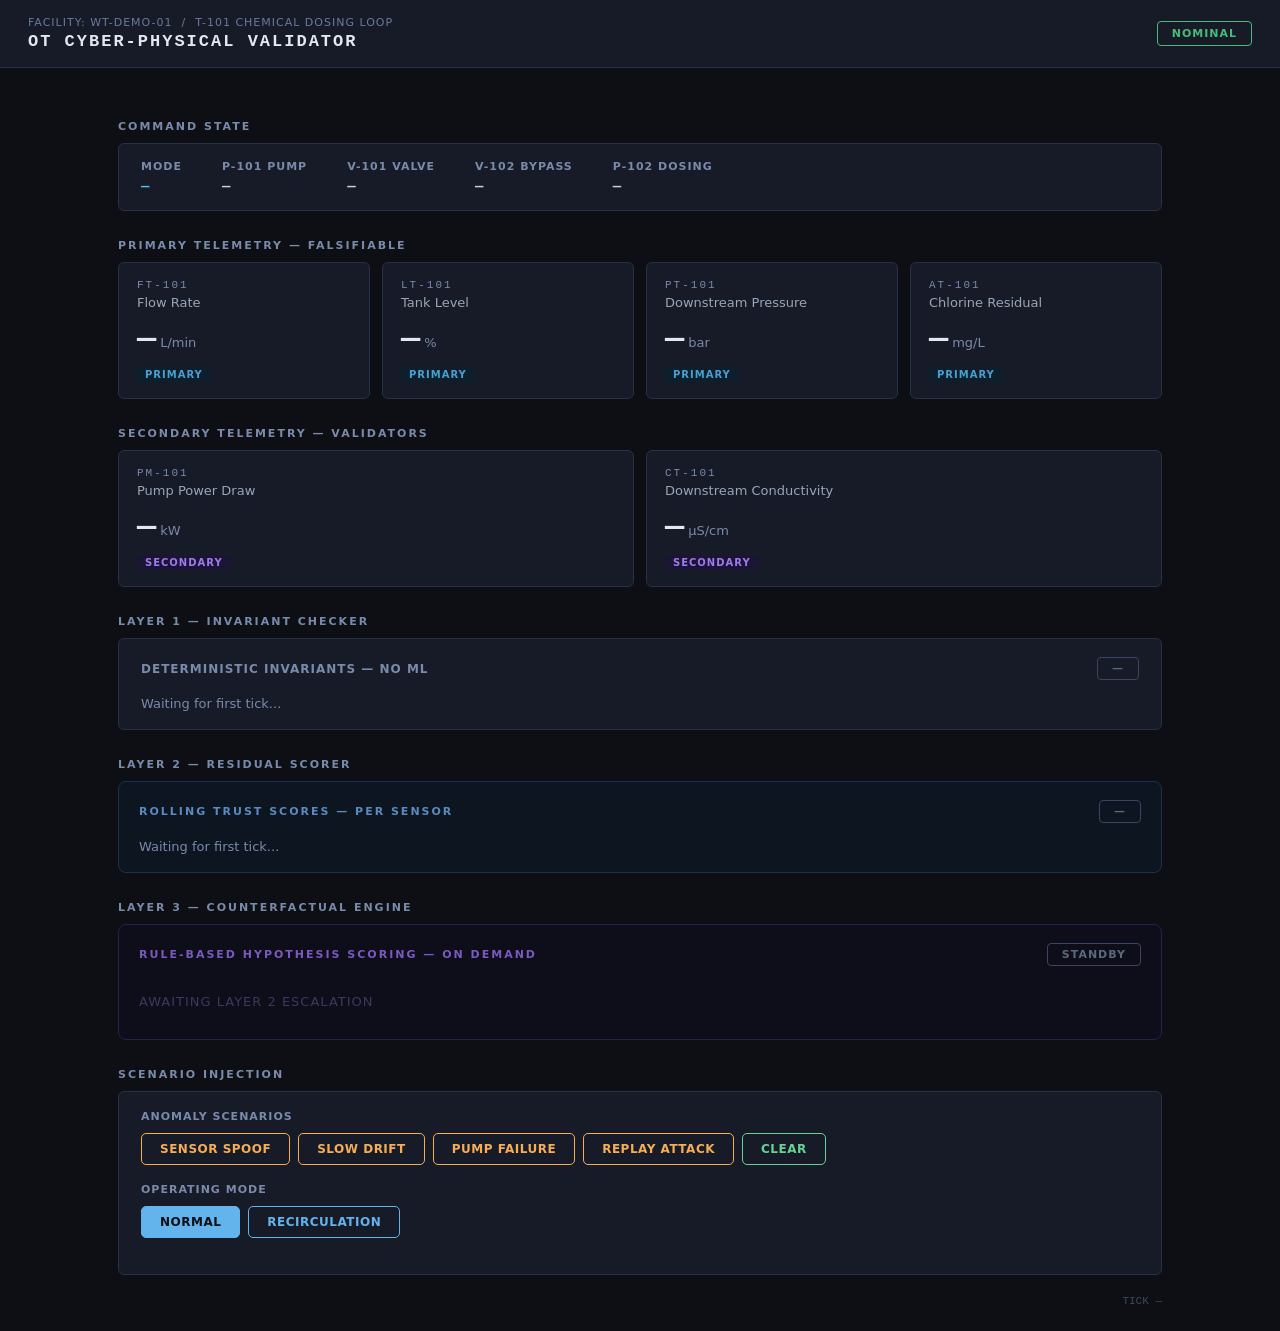
==== nalco-demo/backend/static/index.html @ ab78a378 "Init commit" ====
<!DOCTYPE html>
<html lang="en">
<head>
  <meta charset="UTF-8" />
  <meta name="viewport" content="width=device-width, initial-scale=1.0" />
  <meta http-equiv="Cache-Control" content="no-cache, no-store, must-revalidate" />
  <meta http-equiv="Pragma" content="no-cache" />
  <meta http-equiv="Expires" content="0" />
  <title>Nalco OT Cyber-Physical Validator</title>
  <style>
    *, *::before, *::after { box-sizing: border-box; margin: 0; padding: 0; }

    /* Sans-serif for body text; monospace only for instrument tags and data values */
    body {
      font-family: system-ui, -apple-system, 'Segoe UI', sans-serif;
      background: #0d0f14;
      color: #c8d0e0;
      min-height: 100vh;
      font-size: 14px;
    }
    .mono { font-family: 'Courier New', monospace; }

    /* ── Header ── */
    header {
      background: #161b27;
      border-bottom: 1px solid #2a3045;
      padding: 16px 28px;
      display: flex;
      align-items: center;
      justify-content: space-between;
    }
    .facility { font-size: 11px; color: #6a7a9a; letter-spacing: 1px; margin-bottom: 3px; }
    .title    { font-family: 'Courier New', monospace; font-size: 17px; font-weight: bold; color: #e2e8f0; letter-spacing: 2px; }

    .badge {
      font-size: 11px;
      padding: 5px 14px;
      border-radius: 4px;
      border: 1px solid;
      letter-spacing: 1px;
      font-weight: 600;
      transition: all 0.4s;
    }
    .badge-nominal { color: #48bb78; border-color: #48bb78; }
    .badge-anomaly { color: #f6ad55; border-color: #f6ad55; }

    /* ── Layout ── */
    main { padding: 24px 28px; max-width: 1100px; margin: 0 auto; }

    .section-label {
      font-size: 11px;
      font-weight: 600;
      color: #7a8aaa;
      letter-spacing: 2px;
      text-transform: uppercase;
      margin-bottom: 10px;
      margin-top: 28px;
    }

    /* ── Alert banner ── */
    .alert-banner {
      background: #1f0e0e;
      border: 1px solid #c53030;
      border-radius: 5px;
      padding: 11px 16px;
      font-size: 13px;
      font-weight: 600;
      color: #fc8181;
      margin-bottom: 4px;
      display: none;
    }
    .alert-banner.visible { display: block; }

    /* ── Command state bar ── */
    .state-bar {
      background: #161b27;
      border: 1px solid #2a3045;
      border-radius: 6px;
      padding: 16px 22px;
      display: flex;
      gap: 40px;
      flex-wrap: wrap;
    }
    .state-item { display: flex; flex-direction: column; gap: 5px; }
    .state-lbl  { font-size: 11px; font-weight: 600; color: #7a8aaa; letter-spacing: 1px; text-transform: uppercase; }
    .state-val  { font-family: 'Courier New', monospace; font-size: 14px; font-weight: bold; }
    .on         { color: #48bb78; }
    .off        { color: #5a6a7a; }
    .mode-normal { color: #63b3ed; }
    .mode-recirc { color: #b794f4; }

    /* ── Sensor grids ── */
    .sensor-grid { display: grid; gap: 12px; }
    .grid-4 { grid-template-columns: repeat(4, 1fr); }
    .grid-2 { grid-template-columns: repeat(2, 1fr); }

    .sensor-card {
      background: #161b27;
      border: 1px solid #2a3045;
      border-radius: 6px;
      padding: 16px 18px;
      transition: border-color 0.4s;
    }
    .sensor-card.warn  { border-color: #d69e2e; background: #181508; }
    .sensor-card.alert { border-color: #e53e3e; background: #180808; }

    .s-tag   { font-family: 'Courier New', monospace; font-size: 11px; color: #7a8aaa; letter-spacing: 2px; margin-bottom: 4px; }
    .s-name  { font-size: 13px; color: #9aa5b8; margin-bottom: 10px; }
    .s-value { font-family: 'Courier New', monospace; font-size: 32px; font-weight: bold; color: #e2e8f0; }
    .s-unit  { font-size: 13px; color: #7a8aaa; margin-left: 4px; }
    .s-class {
      font-size: 10px;
      font-weight: 600;
      padding: 2px 8px;
      border-radius: 3px;
      margin-top: 10px;
      display: inline-block;
      letter-spacing: 1px;
    }
    .primary-cls   { background: #0d1f2d; color: #4a9fd0; }
    .secondary-cls { background: #1a1535; color: #9f7aea; }

    /* ── Controls ── */
    .controls {
      background: #161b27;
      border: 1px solid #2a3045;
      border-radius: 6px;
      padding: 18px 22px;
    }
    .ctrl-label { font-size: 11px; font-weight: 600; color: #7a8aaa; letter-spacing: 1px; text-transform: uppercase; margin-bottom: 10px; }
    .btn-row { display: flex; gap: 8px; flex-wrap: wrap; margin-bottom: 18px; }

    button {
      font-family: system-ui, -apple-system, sans-serif;
      font-size: 12px;
      font-weight: 600;
      letter-spacing: 0.5px;
      padding: 8px 18px;
      border-radius: 5px;
      border: 1px solid;
      cursor: pointer;
      transition: all 0.2s;
    }

    .btn-scenario { background: transparent; color: #f6ad55; border-color: #f6ad55; }
    .btn-scenario:hover  { background: #f6ad5520; }
    .btn-scenario.active { background: #f6ad55;   color: #0d0f14; }

    .btn-clear { background: transparent; color: #68d391; border-color: #68d391; }
    .btn-clear:hover { background: #68d39120; }

    .btn-mode { background: transparent; color: #63b3ed; border-color: #63b3ed; }
    .btn-mode:hover  { background: #63b3ed20; }
    .btn-mode.active { background: #63b3ed;   color: #0d0f14; }

    /* ── Scenario explanation panel ── */
    .explain-panel {
      background: #0f1320;
      border: 1px solid #2a3045;
      border-top: 2px solid #f6ad55;
      border-radius: 6px;
      padding: 18px 20px;
      margin-top: 16px;
      display: none;
      animation: fadeIn 0.2s ease;
    }
    .explain-panel.visible { display: block; }

    @keyframes fadeIn { from { opacity: 0; transform: translateY(-4px); } to { opacity: 1; transform: translateY(0); } }

    .explain-title {
      font-size: 13px;
      font-weight: 700;
      color: #f6ad55;
      letter-spacing: 1px;
      margin-bottom: 16px;
    }

    .explain-rows { display: flex; flex-direction: column; gap: 14px; }
    .explain-row  { display: grid; grid-template-columns: 110px 1fr; gap: 16px; align-items: start; }

    .explain-key {
      font-size: 11px;
      font-weight: 700;
      color: #7a8aaa;
      letter-spacing: 1px;
      text-transform: uppercase;
      padding-top: 2px;
    }

    .explain-val { font-size: 13px; color: #a0b0c8; line-height: 1.65; }
    .explain-val strong { color: #e2e8f0; }

    .detect-pill {
      display: inline-block;
      font-size: 11px;
      font-weight: 600;
      padding: 3px 10px;
      border-radius: 3px;
      margin-right: 6px;
      margin-top: 4px;
      border: 1px solid #3a4560;
      background: #1a2035;
      color: #7a8aaa;
    }
    .detect-note { font-size: 12px; color: #6a7a8a; margin-top: 4px; }

    /* ── Layer 1 panel ── */
    .layer1-panel {
      background: #161b27;
      border: 1px solid #2a3045;
      border-radius: 6px;
      padding: 18px 22px;
    }
    .layer1-header {
      display: flex;
      justify-content: space-between;
      align-items: center;
      margin-bottom: 16px;
    }
    .layer1-title { font-size: 12px; font-weight: 600; color: #7a8aaa; letter-spacing: 1px; }

    .verdict-badge {
      font-size: 11px;
      font-weight: 700;
      padding: 4px 14px;
      border-radius: 4px;
      border: 1px solid;
      letter-spacing: 1px;
      transition: all 0.3s;
    }
    .verdict-pass    { color: #48bb78; border-color: #48bb78; }
    .verdict-fail    { color: #fc8181; border-color: #e53e3e; }
    .verdict-pending { color: #5a6a7a; border-color: #3a4560; }

    .l1-rules { display: flex; flex-direction: column; gap: 8px; }

    .l1-rule {
      display: grid;
      grid-template-columns: 210px 56px 1fr;
      gap: 16px;
      align-items: start;
      padding: 10px 12px;
      border-radius: 5px;
      border: 1px solid transparent;
      transition: all 0.3s;
    }
    .l1-rule.rule-fail { background: #180e0e; border-color: #6a1a1a; }
    .l1-rule.rule-pass { background: #0c1209; }
    .l1-rule.rule-na   { opacity: 0.45; }

    .rule-id   { font-family: 'Courier New', monospace; font-size: 11px; font-weight: bold; color: #9aabbd; letter-spacing: 1px; padding-top: 2px; }
    .rule-stat { font-size: 11px; font-weight: 700; letter-spacing: 1px; padding-top: 2px; }
    .stat-pass { color: #48bb78; }
    .stat-fail { color: #fc8181; }
    .stat-na   { color: #5a6a7a; }

    .rule-text { font-size: 13px; color: #7a8aaa; line-height: 1.6; }
    .rule-text.is-fail { color: #b0c0d4; }
    .rule-violation { font-size: 12px; color: #e07070; margin-top: 6px; line-height: 1.6; }

    /* ── Footer tick ── */
    .tick { font-family: 'Courier New', monospace; font-size: 11px; color: #3a4a5a; text-align: right; margin-top: 20px; }

    /* ── Layer 2 ── */
    .layer2-panel {
      background: #0d1520;
      border: 1px solid #1e3050;
      border-radius: 8px;
      padding: 18px 20px;
      margin-bottom: 24px;
    }
    .layer2-header {
      display: flex;
      justify-content: space-between;
      align-items: center;
      margin-bottom: 16px;
    }
    .layer2-title { font-size: 11px; font-weight: 700; letter-spacing: 2px; color: #5a8abf; }

    .verdict-warn { color: #f6c343; border-color: #c49a0a; }

    .l2-sensors { display: flex; flex-direction: column; gap: 10px; }
    .l2-sensor {
      display: grid;
      grid-template-columns: 70px 1fr 56px 70px;
      gap: 14px;
      align-items: center;
      padding: 10px 12px;
      border-radius: 5px;
      border: 1px solid transparent;
      transition: background 0.4s, border-color 0.4s;
    }
    .l2-sensor.l2-pass { background: #0c1209; border-color: #1a2a14; }
    .l2-sensor.l2-warn { background: #16120a; border-color: #4a3a08; }
    .l2-sensor.l2-fail { background: #180e0e; border-color: #6a1a1a; }

    .l2-tag  { font-family: 'Courier New', monospace; font-size: 11px; font-weight: 700; letter-spacing: 1px; color: #9aabbd; }
    .l2-score-col { display: flex; flex-direction: column; gap: 5px; }
    .l2-bar-track { height: 6px; background: #1a2535; border-radius: 3px; overflow: hidden; }
    .l2-bar-fill  { height: 100%; border-radius: 3px; transition: width 0.6s ease, background 0.4s; }
    .l2-bar-pass { background: #48bb78; }
    .l2-bar-warn { background: #f6c343; }
    .l2-bar-fail { background: #fc8181; }
    .l2-name-trend { font-size: 12px; color: #7a8aaa; display: flex; gap: 8px; align-items: center; }
    .l2-trend-degrading { color: #fc8181; }
    .l2-trend-recovering { color: #48bb78; }
    .l2-trend-stable { color: #5a6a7a; }

    .l2-score-val { font-family: 'Courier New', monospace; font-size: 15px; font-weight: 700; text-align: right; }
    .l2-score-pass { color: #48bb78; }
    .l2-score-warn { color: #f6c343; }
    .l2-score-fail { color: #fc8181; }

    .l2-pred-obs { font-size: 11px; color: #5a6a7a; line-height: 1.7; }

    .escalate-flag {
      margin-top: 14px;
      padding: 10px 14px;
      background: #1a0a1a;
      border: 1px solid #7a1a7a;
      border-radius: 5px;
      font-size: 12px;
      color: #d080d0;
      font-weight: 600;
      letter-spacing: 1px;
      display: none;
    }
    .escalate-flag.visible { display: block; }

    /* ── Layer 3 ── */
    .layer3-panel {
      background: #0e0d1a;
      border: 1px solid #2a1e50;
      border-radius: 8px;
      padding: 18px 20px;
      margin-bottom: 24px;
    }
    .layer3-header {
      display: flex;
      justify-content: space-between;
      align-items: center;
      margin-bottom: 16px;
    }
    .layer3-title { font-size: 11px; font-weight: 700; letter-spacing: 2px; color: #7a5abf; }

    .l3-standby {
      font-size: 13px;
      color: #3a3a5a;
      padding: 12px 0;
      letter-spacing: 1px;
    }

    .l3-top {
      background: #13102a;
      border: 1px solid #4a2a8a;
      border-radius: 6px;
      padding: 14px 16px;
      margin-bottom: 14px;
    }
    .l3-top-label { font-size: 10px; letter-spacing: 2px; color: #7a5abf; margin-bottom: 6px; }
    .l3-top-name  { font-size: 20px; font-weight: 700; color: #c0a0ff; margin-bottom: 4px; }
    .l3-top-conf  { font-size: 13px; color: #8a7aaa; margin-bottom: 12px; }
    .l3-conf-bar-track { height: 8px; background: #1a1530; border-radius: 4px; overflow: hidden; margin-bottom: 12px; }
    .l3-conf-bar-fill  { height: 100%; border-radius: 4px; background: #7a40e0; transition: width 0.6s ease; }
    .l3-evidence { display: flex; flex-direction: column; gap: 6px; }
    .l3-ev-item  { font-size: 12px; color: #8a9aaa; line-height: 1.5; padding-left: 12px; border-left: 2px solid #3a2060; }

    .l3-candidates { display: flex; flex-direction: column; gap: 6px; margin-top: 12px; }
    .l3-candidate {
      display: grid;
      grid-template-columns: 180px 1fr 52px;
      gap: 12px;
      align-items: center;
      padding: 8px 10px;
      border-radius: 4px;
      background: #0c0b18;
      border: 1px solid #1a1535;
    }
    .l3-candidate.l3-top-candidate { border-color: #4a2a8a; background: #13102a; }
    .l3-cand-name { font-size: 12px; color: #7a6a9a; }
    .l3-cand-name.top { color: #c0a0ff; font-weight: 600; }
    .l3-cand-bar-track { height: 4px; background: #1a1530; border-radius: 2px; overflow: hidden; }
    .l3-cand-bar-fill  { height: 100%; border-radius: 2px; background: #5a30b0; transition: width 0.6s ease; }
    .l3-cand-conf { font-family: 'Courier New', monospace; font-size: 12px; color: #7a6a9a; text-align: right; }
    .l3-cand-conf.top { color: #c0a0ff; }

    .l3-summary {
      margin-top: 12px;
      font-size: 12px;
      color: #5a4a7a;
      font-style: italic;
    }
  </style>
</head>
<body>

<header>
  <div>
    <div class="facility">FACILITY: WT-DEMO-01 &nbsp;/&nbsp; T-101 CHEMICAL DOSING LOOP</div>
    <div class="title">OT CYBER-PHYSICAL VALIDATOR</div>
  </div>
  <div id="badge" class="badge badge-nominal">NOMINAL</div>
</header>

<main>

  <div id="alert-banner" class="alert-banner"></div>

  <!-- Command state -->
  <div class="section-label">Command State</div>
  <div class="state-bar">
    <div class="state-item">
      <span class="state-lbl">MODE</span>
      <span id="s-mode" class="state-val mode-normal">—</span>
    </div>
    <div class="state-item">
      <span class="state-lbl">P-101 PUMP</span>
      <span id="s-pump" class="state-val">—</span>
    </div>
    <div class="state-item">
      <span class="state-lbl">V-101 VALVE</span>
      <span id="s-valve" class="state-val">—</span>
    </div>
    <div class="state-item">
      <span class="state-lbl">V-102 BYPASS</span>
      <span id="s-bypass" class="state-val">—</span>
    </div>
    <div class="state-item">
      <span class="state-lbl">P-102 DOSING</span>
      <span id="s-dosing" class="state-val">—</span>
    </div>
  </div>

  <!-- Primary telemetry -->
  <div class="section-label">Primary Telemetry — Falsifiable</div>
  <div class="sensor-grid grid-4">
    <div class="sensor-card" id="c-flow">
      <div class="s-tag">FT-101</div>
      <div class="s-name">Flow Rate</div>
      <div><span class="s-value" id="v-flow">—</span><span class="s-unit">L/min</span></div>
      <div class="s-class primary-cls">PRIMARY</div>
    </div>
    <div class="sensor-card" id="c-level">
      <div class="s-tag">LT-101</div>
      <div class="s-name">Tank Level</div>
      <div><span class="s-value" id="v-level">—</span><span class="s-unit">%</span></div>
      <div class="s-class primary-cls">PRIMARY</div>
    </div>
    <div class="sensor-card" id="c-pressure">
      <div class="s-tag">PT-101</div>
      <div class="s-name">Downstream Pressure</div>
      <div><span class="s-value" id="v-pressure">—</span><span class="s-unit">bar</span></div>
      <div class="s-class primary-cls">PRIMARY</div>
    </div>
    <div class="sensor-card" id="c-conc">
      <div class="s-tag">AT-101</div>
      <div class="s-name">Chlorine Residual</div>
      <div><span class="s-value" id="v-conc">—</span><span class="s-unit">mg/L</span></div>
      <div class="s-class primary-cls">PRIMARY</div>
    </div>
  </div>

  <!-- Secondary telemetry -->
  <div class="section-label">Secondary Telemetry — Validators</div>
  <div class="sensor-grid grid-2">
    <div class="sensor-card" id="c-power">
      <div class="s-tag">PM-101</div>
      <div class="s-name">Pump Power Draw</div>
      <div><span class="s-value" id="v-power">—</span><span class="s-unit">kW</span></div>
      <div class="s-class secondary-cls">SECONDARY</div>
    </div>
    <div class="sensor-card" id="c-cond">
      <div class="s-tag">CT-101</div>
      <div class="s-name">Downstream Conductivity</div>
      <div><span class="s-value" id="v-cond">—</span><span class="s-unit">&#956;S/cm</span></div>
      <div class="s-class secondary-cls">SECONDARY</div>
    </div>
  </div>

  <!-- Layer 1 -->
  <div class="section-label">Layer 1 — Invariant Checker</div>
  <div class="layer1-panel">
    <div class="layer1-header">
      <span class="layer1-title">DETERMINISTIC INVARIANTS — NO ML</span>
      <span id="l1-verdict" class="verdict-badge verdict-pending">—</span>
    </div>
    <div class="l1-rules" id="l1-rules">
      <div style="font-size:13px;color:#7a8aaa;">Waiting for first tick...</div>
    </div>
  </div>

  <!-- Layer 2 -->
  <div class="section-label">Layer 2 — Residual Scorer</div>
  <div class="layer2-panel">
    <div class="layer2-header">
      <span class="layer2-title">ROLLING TRUST SCORES — PER SENSOR</span>
      <span id="l2-verdict" class="verdict-badge verdict-pending">—</span>
    </div>
    <div class="l2-sensors" id="l2-sensors">
      <div style="font-size:13px;color:#7a8aaa;">Waiting for first tick...</div>
    </div>
    <div id="l2-escalate" class="escalate-flag">
      &#9650; ESCALATING TO LAYER 3 — sustained trust failure detected
    </div>
  </div>

  <!-- Layer 3 -->
  <div class="section-label">Layer 3 — Counterfactual Engine</div>
  <div class="layer3-panel">
    <div class="layer3-header">
      <span class="layer3-title">RULE-BASED HYPOTHESIS SCORING — ON DEMAND</span>
      <span id="l3-verdict" class="verdict-badge verdict-pending">STANDBY</span>
    </div>
    <div id="l3-body">
      <div class="l3-standby">AWAITING LAYER 2 ESCALATION</div>
    </div>
  </div>

  <!-- Controls -->
  <div class="section-label">Scenario Injection</div>
  <div class="controls">
    <div class="ctrl-label">ANOMALY SCENARIOS</div>
    <div class="btn-row">
      <button class="btn-scenario" id="btn-spoof"  onclick="inject('sensor_spoof')">SENSOR SPOOF</button>
      <button class="btn-scenario" id="btn-drift"  onclick="inject('slow_drift')">SLOW DRIFT</button>
      <button class="btn-scenario" id="btn-pump"   onclick="inject('pump_failure')">PUMP FAILURE</button>
      <button class="btn-scenario" id="btn-replay" onclick="inject('replay_attack')">REPLAY ATTACK</button>
      <button class="btn-clear"                    onclick="clearScenario()">CLEAR</button>
    </div>
    <div class="ctrl-label">OPERATING MODE</div>
    <div class="btn-row">
      <button class="btn-mode active" id="btn-normal" onclick="setMode('normal')">NORMAL</button>
      <button class="btn-mode"        id="btn-recirc" onclick="setMode('recirculation')">RECIRCULATION</button>
    </div>

    <!-- Scenario explanation panel -->
    <div id="explain-panel" class="explain-panel">
      <div id="explain-title" class="explain-title"></div>
      <div class="explain-rows">
        <div class="explain-row">
          <span class="explain-key">ATTACK</span>
          <span class="explain-val" id="explain-attack"></span>
        </div>
        <div class="explain-row">
          <span class="explain-key">WATCH FOR</span>
          <span class="explain-val" id="explain-watch"></span>
        </div>
        <div class="explain-row">
          <span class="explain-key">DETECTION</span>
          <span class="explain-val" id="explain-detect"></span>
        </div>
      </div>
    </div>

  </div>

  <div class="tick" id="tick">TICK —</div>

</main>

<script>
  const SCENARIO_EXPLAIN = {
    sensor_spoof: {
      title: 'SENSOR SPOOF',
      attack: '<strong>V-101 (main valve) has been closed.</strong> FT-101 (flow transmitter) is being falsified to report ~95 L/min — normal operating flow. Real flow has dropped to leakage (~1 L/min). The attacker is hiding the valve closure.',
      watch:  '<strong>PM-101 power draw</strong> will decay toward idle (~0.08 kW) over the next few ticks as true hydraulic load falls. FT-101 still reports full flow. The contradiction between reported flow and falling power is the tell.',
      detect: [
        { label: 'LAYER 1 — FLOW CONTINUITY', note: 'V-101 closed but FT-101 exceeds leakage threshold' },
      ],
    },
    slow_drift: {
      title: 'SLOW DRIFT ATTACK',
      attack: '<strong>AT-101 (chlorine residual analyser) reading is being incremented +0.02 mg/L per tick.</strong> Real concentration remains at setpoint (~2.0 mg/L). The manipulation is designed to be invisible to any single-point check — it looks like normal process variation.',
      watch:  '<strong>AT-101</strong> will slowly climb above 2.0 mg/L over the next ~10–20 ticks. <strong>CT-101 conductivity</strong> (which tracks real concentration with a lag) will stay flat — revealing that the reported concentration has no physical basis.',
      detect: [
        { label: 'LAYER 2 — RESIDUAL SCORER', note: 'Sustained AT-101 residual growing each tick; secondary envelope (CT-101) contradicts' },
      ],
    },
    pump_failure: {
      title: 'PUMP FAILURE',
      attack: '<strong>P-101 is commanded ON but has mechanically failed.</strong> No sensor reading is falsified — this is a real physical fault. The command says the pump is running; the physics says it is not.',
      watch:  '<strong>PM-101 power draw</strong> immediately drops to idle (~0.08 kW). <strong>FT-101 flow</strong> and <strong>PT-101 pressure</strong> will decay over several ticks as the hydraulic system loses drive. All three move together, which is what makes it physically consistent.',
      detect: [
        { label: 'LAYER 1 — ENERGY CONSISTENCY', note: 'Pump commanded ON but PM-101 at idle — command/telemetry mismatch' },
      ],
    },
    replay_attack: {
      title: 'REPLAY ATTACK',
      attack: '<strong>All primary and secondary readings are frozen to a snapshot taken at the moment the attack began.</strong> Tick number and timestamp continue advancing, but every sensor value is identical each tick. An operator watching individual readings would see nothing unusual.',
      watch:  '<strong>P-102 dosing is still active</strong> — AT-101 concentration should be rising as chemical is injected, but it will not move. <strong>CT-101 conductivity</strong> should track concentration changes but will also stay flat. The frozen values are the tell.',
      detect: [
        { label: 'LAYER 2 — RESIDUAL SCORER',    note: 'Concentration flat despite active dosing; residual grows against expected rise' },
        { label: 'LAYER 3 — COUNTERFACTUAL',      note: 'Replay hypothesis: if dosing were truly active, AT-101 and CT-101 would be rising' },
      ],
    },
  };

  const SCENARIO_DESCRIPTIONS = {
    sensor_spoof:  'SENSOR SPOOF — FT-101 FALSIFIED WHILE V-101 CLOSED',
    slow_drift:    'SLOW DRIFT ATTACK — AT-101 READING MANIPULATED UPWARD',
    pump_failure:  'PUMP FAILURE — P-101 COMMANDED ON, MECHANICALLY DEAD',
    replay_attack: 'REPLAY ATTACK — PRIMARY + SECONDARY READINGS FROZEN',
  };

  const SCENARIO_CARDS = {
    sensor_spoof:  ['c-flow'],
    slow_drift:    ['c-conc'],
    pump_failure:  ['c-power'],
    replay_attack: ['c-flow', 'c-pressure', 'c-conc', 'c-power', 'c-cond'],
  };

  const BTN_MAP = {
    sensor_spoof: 'btn-spoof',
    slow_drift:   'btn-drift',
    pump_failure: 'btn-pump',
    replay_attack:'btn-replay',
  };

  let activeScenario = null;

  async function inject(name) {
    await fetch(`/scenario/${name}`, { method: 'POST' });
    activeScenario = name;
    refreshButtons();
    showExplain(name);
  }

  async function clearScenario() {
    await fetch('/scenario', { method: 'DELETE' });
    activeScenario = null;
    refreshButtons();
    hideExplain();
  }

  function showExplain(name) {
    const info = SCENARIO_EXPLAIN[name];
    if (!info) return;
    document.getElementById('explain-title').textContent  = info.title;
    document.getElementById('explain-attack').innerHTML   = info.attack;
    document.getElementById('explain-watch').innerHTML    = info.watch;
    document.getElementById('explain-detect').innerHTML   = info.detect
      .map(d => `<span class="detect-pill">${d.label}</span><br><span class="detect-note">${d.note}</span>`)
      .join('<br style="margin-bottom:6px">');
    document.getElementById('explain-panel').classList.add('visible');
  }

  function hideExplain() {
    document.getElementById('explain-panel').classList.remove('visible');
  }

  async function setMode(mode) {
    await fetch(`/mode/${mode}`, { method: 'POST' });
  }

  function refreshButtons() {
    Object.values(BTN_MAP).forEach(id => document.getElementById(id).classList.remove('active'));
    if (activeScenario && BTN_MAP[activeScenario])
      document.getElementById(BTN_MAP[activeScenario]).classList.add('active');
  }

  function cmd(val) {
    return `<span class="${val ? 'on' : 'off'}">${val ? 'ON' : 'OFF'}</span>`;
  }

  function renderLayer1(layer1) {
    if (!layer1 || !Array.isArray(layer1.all_results)) return;

    const verdictEl = document.getElementById('l1-verdict');
    if (!verdictEl) return;

    const isFail = layer1.verdict === 'fail';
    verdictEl.textContent = isFail ? 'FAIL' : 'PASS';
    verdictEl.className   = 'verdict-badge ' + (isFail ? 'verdict-fail' : 'verdict-pass');

    const STATUS_CLASS = { 'pass': 'stat-pass', 'fail': 'stat-fail', 'not_applicable': 'stat-na' };
    const STATUS_TEXT  = { 'pass': 'PASS',      'fail': 'FAIL',      'not_applicable': 'N/A'  };
    const RULE_CLASS   = { 'pass': 'rule-pass', 'fail': 'rule-fail', 'not_applicable': 'rule-na' };

    const rulesEl = document.getElementById('l1-rules');
    if (!rulesEl) return;

    rulesEl.innerHTML = layer1.all_results.map(r => {
      const status    = r.status || 'not_applicable';
      const ruleClass = RULE_CLASS[status]  || 'rule-na';
      const statClass = STATUS_CLASS[status] || 'stat-na';
      const statText  = STATUS_TEXT[status]  || 'N/A';

      const detail = status === 'fail'
        ? `<div class="rule-text is-fail">${r.explanation || ''}</div>
           <div class="rule-violation">Expected: ${r.expected || ''}<br>Observed: ${r.observed || ''}</div>`
        : `<div class="rule-text">${r.explanation || ''}</div>`;

      return `<div class="l1-rule ${ruleClass}">
        <span class="rule-id">${r.rule_id || ''}</span>
        <span class="rule-stat ${statClass}">${statText}</span>
        <div>${detail}</div>
      </div>`;
    }).join('');
  }

  function renderLayer2(layer2) {
    if (!layer2 || !Array.isArray(layer2.sensors)) return;

    const verdictEl = document.getElementById('l2-verdict');
    if (!verdictEl) return;

    const VERDICT_CLASS = { pass: 'verdict-pass', warn: 'verdict-warn', fail: 'verdict-fail' };
    verdictEl.textContent = layer2.verdict.toUpperCase();
    verdictEl.className   = 'verdict-badge ' + (VERDICT_CLASS[layer2.verdict] || 'verdict-pending');

    const TREND_SYMBOL = { degrading: '&#8595;', recovering: '&#8593;', stable: '&#8212;' };
    const TREND_CLASS  = { degrading: 'l2-trend-degrading', recovering: 'l2-trend-recovering', stable: 'l2-trend-stable' };

    const sensorsEl = document.getElementById('l2-sensors');
    if (!sensorsEl) return;

    sensorsEl.innerHTML = layer2.sensors.map(s => {
      const verdict     = s.verdict || 'pass';
      const barClass    = 'l2-bar-' + verdict;
      const scoreClass  = 'l2-score-' + verdict;
      const sensorClass = 'l2-' + verdict;
      const barWidth    = (s.trust_score * 100).toFixed(1) + '%';
      const trendSym    = TREND_SYMBOL[s.trend]  || '&#8212;';
      const trendCls    = TREND_CLASS[s.trend]   || 'l2-trend-stable';

      return `<div class="l2-sensor ${sensorClass}">
        <span class="l2-tag">${s.tag}</span>
        <div class="l2-score-col">
          <div class="l2-name-trend">
            ${s.name}
            <span class="${trendCls}">${trendSym}</span>
          </div>
          <div class="l2-bar-track">
            <div class="l2-bar-fill ${barClass}" style="width:${barWidth}"></div>
          </div>
        </div>
        <span class="l2-score-val ${scoreClass}">${s.trust_score.toFixed(3)}</span>
        <div class="l2-pred-obs">
          pred&nbsp;${s.predicted}<br>
          obs&nbsp;&nbsp;${s.observed}
        </div>
      </div>`;
    }).join('');

    const escalateEl = document.getElementById('l2-escalate');
    if (escalateEl) {
      escalateEl.classList.toggle('visible', layer2.escalate_to_layer3 === true);
    }
  }

  function renderLayer3(layer3) {
    if (!layer3) return;
    const verdictEl = document.getElementById('l3-verdict');
    const bodyEl    = document.getElementById('l3-body');
    if (!verdictEl || !bodyEl) return;

    if (!layer3.triggered) {
      verdictEl.textContent = 'STANDBY';
      verdictEl.className   = 'verdict-badge verdict-pending';
      bodyEl.innerHTML      = '<div class="l3-standby">AWAITING LAYER 2 ESCALATION</div>';
      return;
    }

    verdictEl.textContent = 'ACTIVE';
    verdictEl.className   = 'verdict-badge verdict-fail';

    const top = layer3.candidates && layer3.candidates[0];
    const topName = layer3.top_hypothesis;

    const topHtml = top ? `
      <div class="l3-top">
        <div class="l3-top-label">TOP CANDIDATE</div>
        <div class="l3-top-name">${top.label}</div>
        <div class="l3-top-conf">${(top.confidence * 100).toFixed(0)}% confidence</div>
        <div class="l3-conf-bar-track">
          <div class="l3-conf-bar-fill" style="width:${(top.confidence*100).toFixed(1)}%"></div>
        </div>
        <div class="l3-evidence">
          ${(top.evidence || []).map(e => `<div class="l3-ev-item">${e}</div>`).join('')}
        </div>
      </div>` : '';

    const candidatesHtml = (layer3.candidates || []).map(h => {
      const isTop = h.name === (top && top.name);
      return `<div class="l3-candidate ${isTop ? 'l3-top-candidate' : ''}">
        <span class="l3-cand-name ${isTop ? 'top' : ''}">${h.label}</span>
        <div class="l3-cand-bar-track">
          <div class="l3-cand-bar-fill" style="width:${(h.confidence*100).toFixed(1)}%"></div>
        </div>
        <span class="l3-cand-conf ${isTop ? 'top' : ''}">${(h.confidence*100).toFixed(0)}%</span>
      </div>`;
    }).join('');

    bodyEl.innerHTML = `
      ${topHtml}
      <div class="l3-candidates">${candidatesHtml}</div>
      <div class="l3-summary">${layer3.summary || ''}</div>
    `;
  }

  async function poll() {
    try {
      const res = await fetch('/telemetry');
      if (!res.ok) return;
      const d = await res.json();

      const t = d.telemetry;
      const p = t.primary, s = t.secondary, c = t.command_state;

      // Command state
      document.getElementById('s-pump').innerHTML   = cmd(c.pump_commanded);
      document.getElementById('s-valve').innerHTML  = cmd(c.valve_open);
      document.getElementById('s-bypass').innerHTML = cmd(c.bypass_open);
      document.getElementById('s-dosing').innerHTML = cmd(c.dosing_active);

      const modeEl = document.getElementById('s-mode');
      modeEl.textContent = t.operating_mode.toUpperCase();
      modeEl.className   = `state-val ${t.operating_mode === 'normal' ? 'mode-normal' : 'mode-recirc'}`;

      document.getElementById('btn-normal').classList.toggle('active', t.operating_mode === 'normal');
      document.getElementById('btn-recirc').classList.toggle('active', t.operating_mode === 'recirculation');

      // Sensor values
      document.getElementById('v-flow').textContent     = p.flow_rate.toFixed(1);
      document.getElementById('v-level').textContent    = p.tank_level.toFixed(1);
      document.getElementById('v-pressure').textContent = p.downstream_pressure.toFixed(3);
      document.getElementById('v-conc').textContent     = p.chemical_concentration.toFixed(3);
      document.getElementById('v-power').textContent    = s.pump_power_draw.toFixed(3);
      document.getElementById('v-cond').textContent     = s.downstream_conductivity.toFixed(1);

      // Sensor card highlights — Layer 1 violations take priority over scenario colouring
      const allCards = ['c-flow','c-level','c-pressure','c-conc','c-power','c-cond'];
      allCards.forEach(id => document.getElementById(id).classList.remove('warn', 'alert'));

      const anomaly = t.active_anomaly;
      if (anomaly && anomaly !== 'none') {
        (SCENARIO_CARDS[anomaly] || []).forEach(id => document.getElementById(id).classList.add('warn'));
      }
      if (d.layer1) {
        const RULE_CARDS = {
          FLOW_CONTINUITY:    ['c-flow'],
          PRESSURE_CAUSALITY: ['c-pressure'],
          DOSING_FLOW_SAFETY: ['c-conc', 'c-flow'],
          ENERGY_CONSISTENCY: ['c-power'],
          TEMPORAL_ORDERING:  ['c-conc'],
        };
        d.layer1.violations.forEach(v => {
          (RULE_CARDS[v.rule_id] || []).forEach(id => document.getElementById(id).classList.add('alert'));
        });
      }

      // Header badge
      const badge  = document.getElementById('badge');
      const banner = document.getElementById('alert-banner');
      const hasViolation = d.layer1 && d.layer1.verdict === 'fail';

      const hasL2Fail    = d.layer2 && d.layer2.verdict === 'fail';
      const hasL2Warn    = d.layer2 && d.layer2.verdict === 'warn';
      const hasEscalate  = d.layer2 && d.layer2.escalate_to_layer3;

      if (hasViolation) {
        badge.textContent = 'LAYER 1 VIOLATION';
        badge.className   = 'badge badge-anomaly';
        const ruleNames = d.layer1.violations.map(v => v.rule_id).join(', ');
        banner.textContent = '⚠ INVARIANT FAILURE — ' + ruleNames;
        banner.classList.add('visible');
      } else if (hasEscalate) {
        badge.textContent = 'ESCALATING TO L3';
        badge.className   = 'badge badge-anomaly';
        banner.textContent = '⚠ LAYER 2 — SUSTAINED TRUST FAILURE — ESCALATING TO LAYER 3';
        banner.classList.add('visible');
      } else if (hasL2Fail) {
        badge.textContent = 'LAYER 2 ALERT';
        badge.className   = 'badge badge-anomaly';
        const failedTags = d.layer2.sensors.filter(s => s.verdict === 'fail').map(s => s.tag).join(', ');
        banner.textContent = '⚠ RESIDUAL FAILURE — ' + failedTags + ' trust score critical';
        banner.classList.add('visible');
      } else if (hasL2Warn) {
        badge.textContent = 'L2 DEGRADING';
        badge.className   = 'badge badge-anomaly';
        const warnTags = d.layer2.sensors.filter(s => s.verdict === 'warn').map(s => s.tag).join(', ');
        banner.textContent = '⚠ RESIDUAL WARNING — ' + warnTags + ' trust score degrading';
        banner.classList.add('visible');
      } else if (anomaly && anomaly !== 'none') {
        badge.textContent = 'ANOMALY ACTIVE';
        badge.className   = 'badge badge-anomaly';
        banner.textContent = '⚠ ' + (SCENARIO_DESCRIPTIONS[anomaly] || anomaly.toUpperCase());
        banner.classList.add('visible');
      } else {
        badge.textContent = 'NOMINAL';
        badge.className   = 'badge badge-nominal';
        banner.classList.remove('visible');
      }

      // Layer 1 panel
      renderLayer1(d.layer1);

      // Layer 2 panel
      renderLayer2(d.layer2);

      // Layer 3 panel
      renderLayer3(d.layer3);

      document.getElementById('tick').textContent =
        `TICK ${t.tick_number}  /  ${new Date(t.timestamp).toISOString()}`;

    } catch (e) { console.error('Poll error:', e); }
  }

  setInterval(poll, 1000);
  poll();
</script>

</body>
</html>
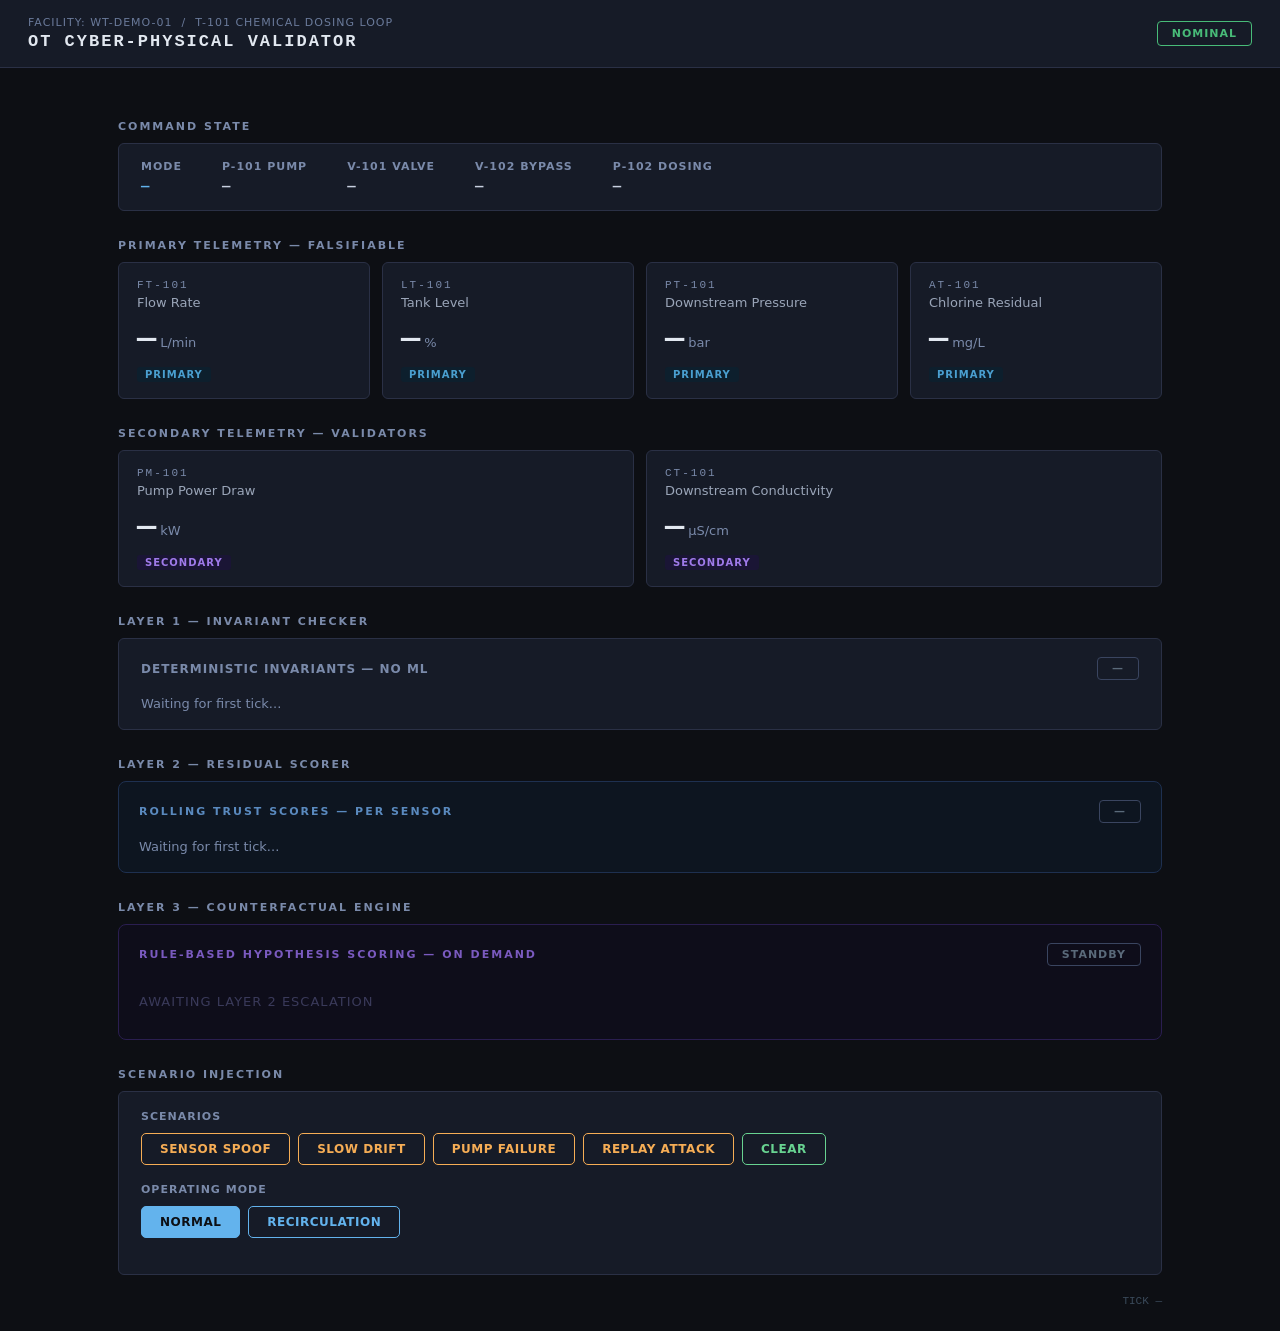
==== commit 2537bced: "verbiage" ====
--- a/nalco-demo/backend/static/index.html
+++ b/nalco-demo/backend/static/index.html
@@ -520,7 +520,7 @@
   <!-- Controls -->
   <div class="section-label">Scenario Injection</div>
   <div class="controls">
-    <div class="ctrl-label">ANOMALY SCENARIOS</div>
+    <div class="ctrl-label">SCENARIOS</div>
     <div class="btn-row">
       <button class="btn-scenario" id="btn-spoof"  onclick="inject('sensor_spoof')">SENSOR SPOOF</button>
       <button class="btn-scenario" id="btn-drift"  onclick="inject('slow_drift')">SLOW DRIFT</button>
@@ -574,7 +574,7 @@
       attack: '<strong>AT-101 (chlorine residual analyser) reading is being incremented +0.02 mg/L per tick.</strong> Real concentration remains at setpoint (~2.0 mg/L). The manipulation is designed to be invisible to any single-point check — it looks like normal process variation.',
       watch:  '<strong>AT-101</strong> will slowly climb above 2.0 mg/L over the next ~10–20 ticks. <strong>CT-101 conductivity</strong> (which tracks real concentration with a lag) will stay flat — revealing that the reported concentration has no physical basis.',
       detect: [
-        { label: 'LAYER 2 — RESIDUAL SCORER', note: 'Sustained AT-101 residual growing each tick; secondary envelope (CT-101) contradicts' },
+        { label: 'LAYER 2 — RESIDUAL SCORER', note: 'Sustained AT-101 residual growing each tick; secondary envelope (CT-101) contradicts. Reported chlorine increase is not corroborated by expected downstream conductivity response, dosing behaviour, hydraulic flow conditions, or expected temporal process evolution.' },
       ],
     },
     pump_failure: {
@@ -591,7 +591,7 @@
       watch:  '<strong>P-102 dosing is still active</strong> — AT-101 concentration should be rising as chemical is injected, but it will not move. <strong>CT-101 conductivity</strong> should track concentration changes but will also stay flat. The frozen values are the tell.',
       detect: [
         { label: 'LAYER 2 — RESIDUAL SCORER',    note: 'Concentration flat despite active dosing; residual grows against expected rise' },
-        { label: 'LAYER 3 — COUNTERFACTUAL',      note: 'Replay hypothesis: if dosing were truly active, AT-101 and CT-101 would be rising' },
+        { label: 'LAYER 3 — COUNTERFACTUAL',      note: 'Replay hypothesis: if dosing were truly active, AT-101 and CT-101 would be rising. Although timestamps and control execution continue advancing, downstream process variables fail to evolve within expected causal and temporal bounds for an actively dosing system.' },
       ],
     },
   };
